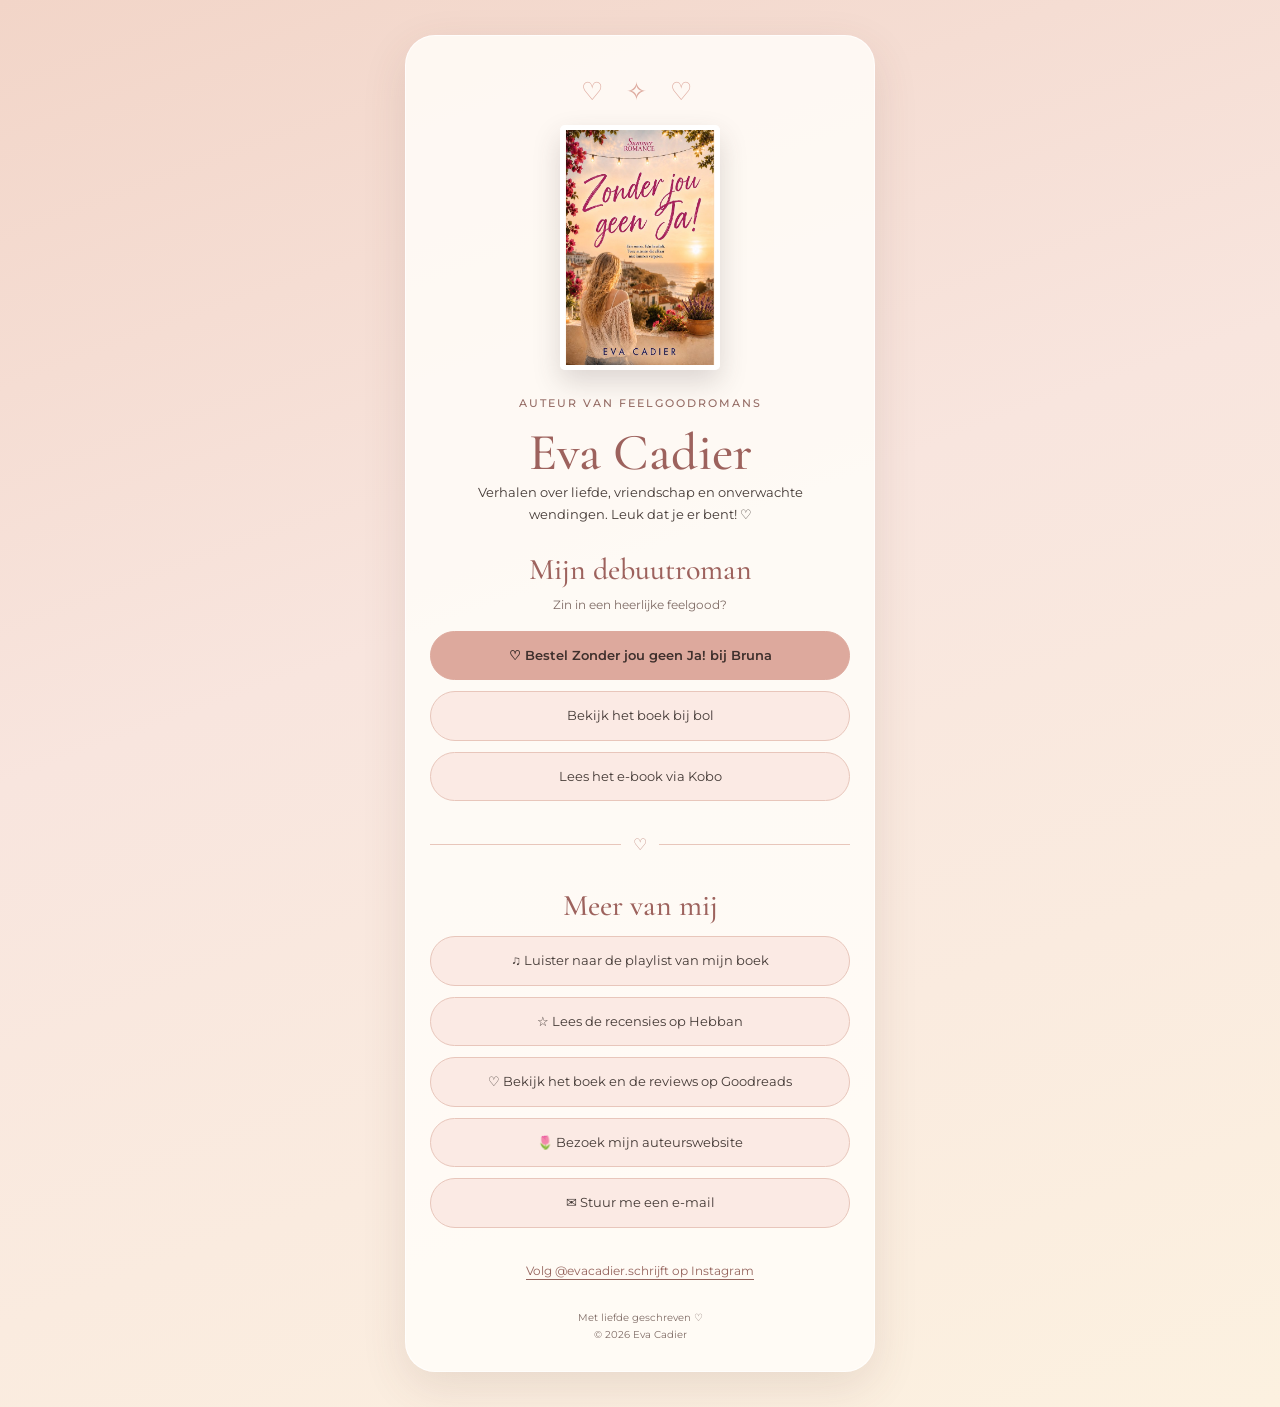
==== links/index.html @ 9b5604bf "Create index.html Link page" ====
<!DOCTYPE html>
<html lang="nl">
<head>
    <meta charset="UTF-8">
    <meta name="viewport" content="width=device-width, initial-scale=1.0">

    <title>Eva Cadier | Alle links</title>
    <meta name="description" content="Ontdek Zonder jou geen Ja!, luister naar de playlist en lees de recensies van Eva Cadier.">
    <meta name="theme-color" content="#F2D5C8">

    <link rel="preconnect" href="https://fonts.googleapis.com">
    <link rel="preconnect" href="https://fonts.gstatic.com" crossorigin>
    <link href="https://fonts.googleapis.com/css2?family=Cormorant+Garamond:wght@400;500;600;700&family=Montserrat:wght@300;400;500;600&display=swap" rel="stylesheet">

    <style>
        :root {
            --roze: #F2D5C8;
            --roze-donker: #DDA99D;
            --roze-licht: #FBEAE4;
            --creme: #FCF1E0;
            --wit: #FFFDF9;
            --tekst: #443A36;
        }

        * {
            box-sizing: border-box;
        }

        html {
            min-height: 100%;
            scroll-behavior: smooth;
        }

        body {
            margin: 0;
            padding: 35px 16px;
            background: linear-gradient(
                160deg,
                var(--roze) 0%,
                #F8E5DE 42%,
                var(--creme) 100%
            );
            color: var(--tekst);
            font-family: 'Montserrat', sans-serif;
            font-size: 14px;
            line-height: 1.7;
        }

        .container {
            width: 100%;
            max-width: 470px;
            margin: 0 auto;
            padding: 34px 24px 28px;
            text-align: center;
            background: rgba(255, 253, 249, 0.86);
            border: 1px solid rgba(255, 255, 255, 0.75);
            border-radius: 30px;
            box-shadow: 0 15px 45px rgba(100, 64, 58, 0.12);
        }

        .top-decoration {
            color: var(--roze-donker);
            font-size: 25px;
            letter-spacing: 8px;
            margin-bottom: 12px;
        }

        .book-cover {
            display: block;
            width: 160px;
            max-height: 245px;
            object-fit: contain;
            margin: 0 auto 24px;
            border: 5px solid white;
            border-radius: 5px;
            box-shadow: 0 12px 28px rgba(68, 58, 54, 0.18);
        }

        h1,
        h2 {
            font-family: 'Cormorant Garamond', Georgia, serif;
            font-weight: 500;
        }

        h1 {
            margin: 0;
            font-size: 52px;
            line-height: 1.05;
            color: #9D625D;
        }

        .subtitle {
            margin: 10px 0 14px;
            color: #956C65;
            font-size: 11px;
            font-weight: 500;
            letter-spacing: 2px;
            text-transform: uppercase;
        }

        .intro {
            max-width: 340px;
            margin: 0 auto 28px;
            font-size: 13px;
        }

        .section-title {
            margin: 27px 0 13px;
            color: #9D625D;
            font-size: 30px;
            line-height: 1.15;
        }

        .section-caption {
            margin: -5px 0 15px;
            color: #806D67;
            font-size: 12px;
        }

        .link-button {
            display: block;
            width: 100%;
            margin: 11px 0;
            padding: 14px 16px;
            border: 1px solid #E8C6BB;
            border-radius: 30px;
            background: var(--roze-licht);
            color: var(--tekst);
            text-decoration: none;
            font-size: 13px;
            font-weight: 400;
            line-height: 1.5;
            transition: transform 0.2s ease, background 0.2s ease;
        }

        .link-button.primary {
            background: var(--roze-donker);
            border-color: var(--roze-donker);
            color: #3F302D;
            font-weight: 600;
        }

        .link-button:hover {
            transform: translateY(-2px);
            background: var(--roze);
        }

        .link-button:focus-visible,
        .website-link:focus-visible {
            outline: 2px solid #9D625D;
            outline-offset: 4px;
        }

        .divider {
            display: flex;
            align-items: center;
            gap: 12px;
            margin: 30px auto;
            color: #C58F85;
            font-size: 16px;
        }

        .divider::before,
        .divider::after {
            content: "";
            flex: 1;
            height: 1px;
            background: #E8C6BB;
        }

        .website-link {
            display: inline-block;
            margin-top: 22px;
            color: #95645D;
            font-size: 12px;
            text-decoration: underline;
            text-underline-offset: 4px;
        }

        footer {
            margin-top: 27px;
            color: #806D67;
            font-size: 10px;
        }

        @media (max-width: 380px) {
            body {
                padding: 20px 10px;
            }

            .container {
                padding: 26px 17px 23px;
                border-radius: 24px;
            }

            h1 {
                font-size: 44px;
            }

            .book-cover {
                width: 140px;
                max-height: 215px;
            }
        }

        @media (prefers-reduced-motion: reduce) {
            html {
                scroll-behavior: auto;
            }

            .link-button {
                transition: none;
            }
        }
    </style>
</head>

<body>
    <main class="container">

        <div class="top-decoration" aria-hidden="true">♡ ✧ ♡</div>

        <img
            class="book-cover"
            src="../boek.jpg"
            alt="Boekomslag van Zonder jou geen Ja! van Eva Cadier"
        >

        <p class="subtitle">Auteur van feelgoodromans</p>
        <h1>Eva Cadier</h1>

        <p class="intro">
            Verhalen over liefde, vriendschap en onverwachte wendingen.
            Leuk dat je er bent! ♡
        </p>

        <h2 class="section-title">Mijn debuutroman</h2>
        <p class="section-caption">Zin in een heerlijke feelgood?</p>

        <a
            class="link-button primary"
            href="https://www.bruna.nl/boeken/zonder-jou-geen-ja-9789083656786"
            target="_blank"
            rel="noopener noreferrer"
        >
            ♡ Bestel Zonder jou geen Ja! bij Bruna
        </a>

        <a
            class="link-button"
            href="https://www.bol.com/nl/nl/p/zonder-jou-geen-ja/9300000344899422/"
            target="_blank"
            rel="noopener noreferrer"
        >
            Bekijk het boek bij bol
        </a>

        <a
            class="link-button"
            href="https://www.kobo.com/nl/nl/ebook/zonder-jou-geen-ja-1"
            target="_blank"
            rel="noopener noreferrer"
        >
            Lees het e-book via Kobo
        </a>

        <div class="divider" aria-hidden="true">♡</div>

        <h2 class="section-title">Meer van mij</h2>

        <a
            class="link-button"
            href="https://open.spotify.com/playlist/1KIuzRsC03VF7IMs6DiWUb?si=0R2VOPssSMqtfWortKIH2g"
            target="_blank"
            rel="noopener noreferrer"
        >
            ♫ Luister naar de playlist van mijn boek
        </a>

        <a
            class="link-button"
            href="https://www.hebban.nl/boek/zonder-jou-geen-ja-eva-cadier"
            target="_blank"
            rel="noopener noreferrer"
        >
            ☆ Lees de recensies op Hebban
        </a>

        <a
            class="link-button"
            href="https://www.goodreads.com/book/show/256936999"
            target="_blank"
            rel="noopener noreferrer"
        >
            ♡ Bekijk het boek en de reviews op Goodreads
        </a>

        <a
            class="link-button"
            href="https://evacadier.nl/"
        >
            🌷 Bezoek mijn auteurswebsite
        </a>

        <a
            class="link-button"
            href="mailto:evacadier@gmail.com"
        >
            ✉ Stuur me een e-mail
        </a>

        <a
            class="website-link"
            href="https://www.instagram.com/evacadier.schrijft/"
            target="_blank"
            rel="noopener noreferrer"
        >
            Volg @evacadier.schrijft op Instagram
        </a>

        <footer>
            Met liefde geschreven ♡<br>
            © 2026 Eva Cadier
        </footer>

    </main>
</body>
</html>
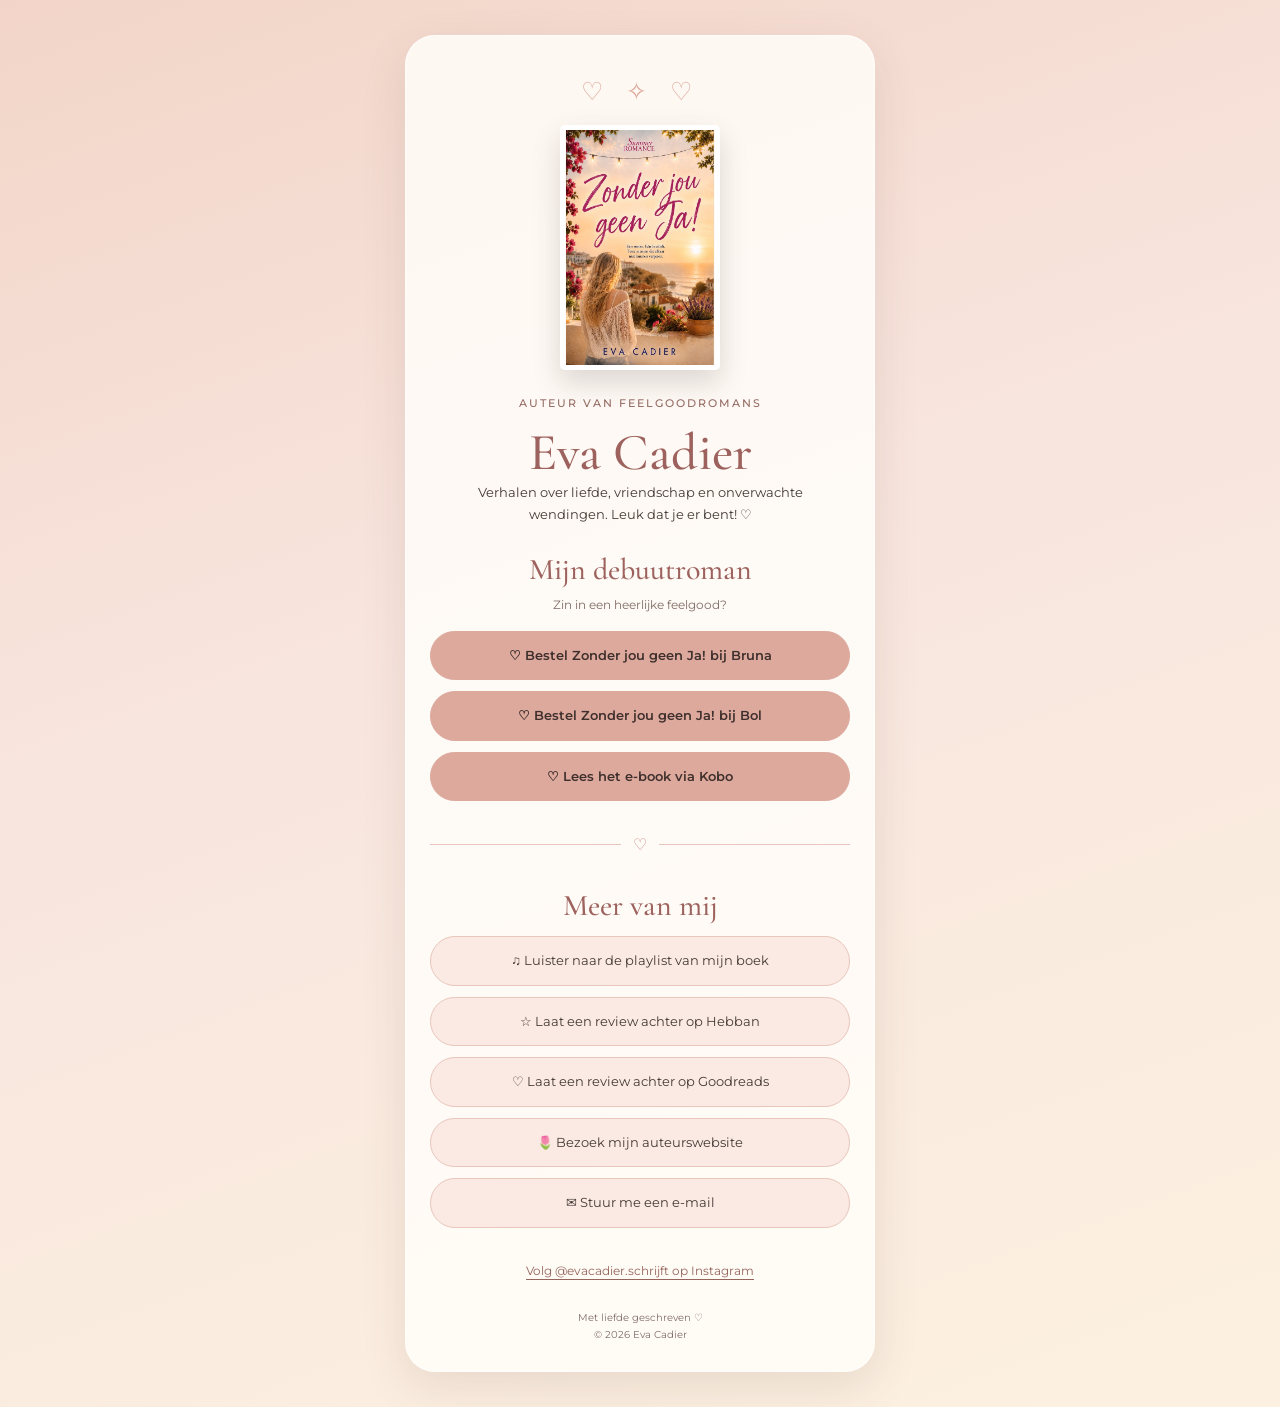
==== commit 9158ba05: "Update index.html" ====
--- a/links/index.html
+++ b/links/index.html
@@ -248,21 +248,21 @@
         </a>
 
         <a
-            class="link-button"
+            class="link-button primary"
             href="https://www.bol.com/nl/nl/p/zonder-jou-geen-ja/9300000344899422/"
             target="_blank"
             rel="noopener noreferrer"
         >
-            Bekijk het boek bij bol
-        </a>
-
-        <a
-            class="link-button"
+            ♡ Bestel Zonder jou geen Ja! bij Bol
+        </a>
+
+        <a
+            class="link-button primary"
             href="https://www.kobo.com/nl/nl/ebook/zonder-jou-geen-ja-1"
             target="_blank"
             rel="noopener noreferrer"
         >
-            Lees het e-book via Kobo
+            ♡ Lees het e-book via Kobo
         </a>
 
         <div class="divider" aria-hidden="true">♡</div>
@@ -284,7 +284,7 @@
             target="_blank"
             rel="noopener noreferrer"
         >
-            ☆ Lees de recensies op Hebban
+            ☆ Laat een review achter op Hebban
         </a>
 
         <a
@@ -293,7 +293,7 @@
             target="_blank"
             rel="noopener noreferrer"
         >
-            ♡ Bekijk het boek en de reviews op Goodreads
+            ♡ Laat een review achter op Goodreads
         </a>
 
         <a
